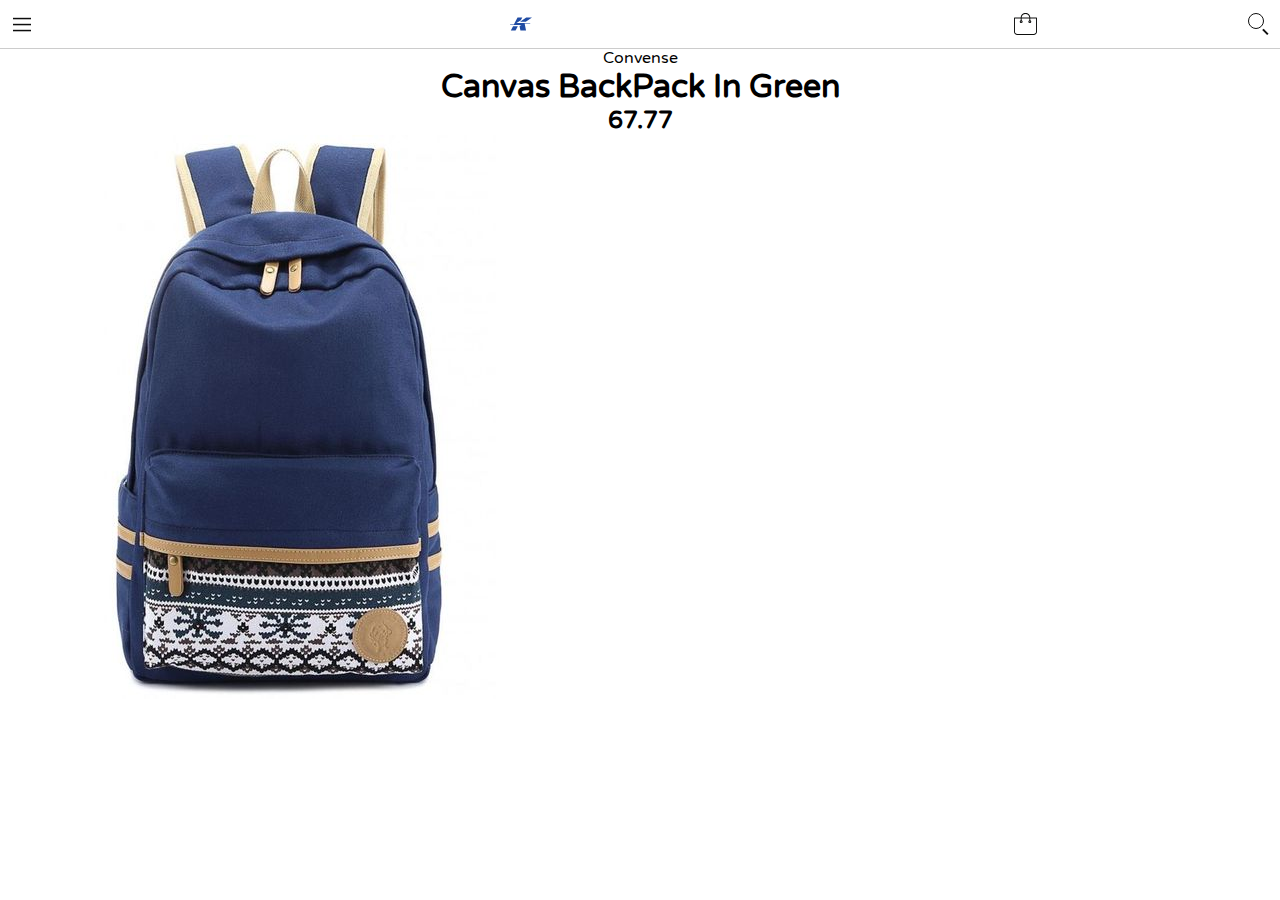
==== product.html @ a3219bf1 "iniciando con pagina de vista de producto" ====
<!DOCTYPE html>
<html lang="en">
<head>
    <meta charset="UTF-8">
    <meta name="viewport" content="width=device-width, initial-scale=1.0">
    <meta http-equiv="X-UA-Compatible" content="ie=edge">
    <title>Store UI Ecommerce</title>
    <link rel="stylesheet" href="resource/styles/style.css">
    <link rel="stylesheet" href="resource/styles/product.css">
</head>
<body>
    <div class="container__feactured">           
        <div class="section__menu">            
            <div class="content--menu">
                <input  class="input--check none" type="checkbox" name="" id="menu--check">                                            
                <!-- Start Menu Icon -->                
                <label class="menu--mobil" for="menu--check"></label>                    
                <div class="menu--logo">
                    <img src="resource/icons/logo-marca-blue.svg" alt="" class="img icon--logo">
                </div>               
                <!-- End Menu Icon -->                                        
                <div class="menu--icons">                       
                    <img class="img icon--menu" src="resource/icons/buy-icon.svg" alt="">
                    <input type="checkbox" name="" class="search--check none" id="search-check">
                    <label for="search-check" class="icon--search"></label>
                    <input type="text" id="input-search"  class="input-search none">
                </div>
            </div>                        
            <div class="nav none" id="nav">
                <ul class="ul--nav">
                    <li class="li li-nav"><a class="a-nav" href="#">Inicion</a> </li>
                    <li class="li li-nav"><a class="a-nav" href="#">Tienda</a></li>
                    <li class="li li-nav"><a class="a-nav" href="#">Encuentranos</a></li>
                </ul>
            </div>                   
        </div>    
        <div class="section header-product">
            <span class="span span-header-product">
                Convense
            </span>
            <h1 class="h1 h1-header-product">
                Canvas BackPack In Green 
            </h1>
            <h2 class="h2 h2-header-product">
                67.77
            </h2>
        </div>
        <div class="section body-product">
            <div class="card-product">
                <div class="product-item">
                    <img src="resource/img/store/pack-product/product-model-01.jpg" alt="" class="img img-product-model">
                </div>
            </div>
        </div>   
    </div>
    <script src="resource/scripts/script.js"></script>
    </body>
    </html>
---- resource/styles/style.css ----
:root{
    /* Relative icon size */
    --height-icon-menu: .050rem;
    --width-icon-menu:.75rem;
    --height-spacing--icon-menu:.25rem;        
    /* Light gray */
    --color-blue-primary:#1F4BA4;
    --color-gray-light :#F2F2F2;
    --color-back-dark:#232323;
    --color-dark-gray:#C4C4C4;
    --color-light-black:#595959;


    --color-yellow-intense:#F9CB39;
    --color-red-intense:#ED4035;
}
@font-face{
    font-family: 'valera';
    src: url(../fonts/VarelaRound-Regular.ttf);
    font-display: block;
}
body{
    margin: 0;
    padding: 0;
    font-family:'valera' ,Verdana, Geneva, Tahoma, sans-serif;
    width: auto;
    height: auto;    
    /* height: 100vh; */
}
.ul{
    list-style: none;
}
a,h1,h2,span,p,li,ul{
    margin: 0;
    padding: 0;    
}

.img{    
    box-sizing: border-box;
    object-fit: cover;        
    height: 100%;
}
.container__feactured{    
    width: calc(100vw - (100vw - 100%));    
    /* height: 100vh; */
}
.section__menu{
    background-color: rgba(0, 0, 0, .3);
    z-index: 10;
    height: 3rem;
    position: fixed;    
    width: 100%;    
}
.nav{    
    display: flex;
    position: absolute;
    width: 100%;
    flex-direction: column;            
    background-color: rgba(0, 0, 0, .24);
}
.ul--nav{
    display: flex;
    flex-direction: column;
    list-style: none;            
}
.li-nav{
    width: auto;    
    margin:1rem auto;
    
}
.a-nav{
  text-decoration: none;
  color: var(--color-gray-light);
}
/* Animate css */
/* Start Menu-mobil */
@keyframes mobil-start{
    0%{                     
        background: radial-gradient(circle, transparent 45%, var(--color-gray-light) 55%);      
    }
    50%{                
        background: radial-gradient(circle, transparent 35%, var(--color-gray-light) 65%);      
    }
    70%{                
        background: radial-gradient(circle, transparent 45%, var(--color-gray-light) 75%);      
    }
    90%{                
        background: radial-gradient(circle, transparent 5%, var(--color-gray-light) 95%);      
    }
    100%{                
        background-color: transparent;
    }
}
@keyframes mobil-before-start{
    0%{
        top: calc(var(--height-spacing--icon-menu) * -1);    
    }
    30%{
        top: calc(var(--height-spacing--icon-menu) * -.8);    
        transform: rotate(5deg) ;
    }
    50%{
        top: calc(var(--height-spacing--icon-menu) * -.5);    
        transform: rotate(15deg) ;
    }
    60%{
        top: calc(var(--height-spacing--icon-menu) * -.4);    
        transform: rotate(25deg) ;
    }
    70%{
        top: calc(var(--height-spacing--icon-menu) * -.3);    
        transform: rotate(35deg) ;
    }
    100%{                
        top: calc(var(--height-spacing--icon-menu) * -.04);    
        transform: rotate(45deg) ;
    }
}
@keyframes mobil-after-start{
    0%{
        top: calc(var(--height-spacing--icon-menu) * 1);    
    }
    30%{        
        top: calc(var(--height-spacing--icon-menu) * .8);    
        transform: rotate(-5deg) ;
    }
    50%{
        top: calc(var(--height-spacing--icon-menu) * .5);    
        transform: rotate(-15deg) ;
    }
    60%{
        top: calc(var(--height-spacing--icon-menu) * .4);    
        transform: rotate(-25deg) ;
    }
    70%{
        top: calc(var(--height-spacing--icon-menu) * .3);    
        transform: rotate(-35deg) ;
    }
    100%{        
        top: calc(var(--height-spacing--icon-menu) * -.2);    
        transform: rotate(-45deg) ;
    }
}
/* End Menu-mobil */
@keyframes mobil-before-end{
    0%{
        top: calc(var(--height-spacing--icon-menu) * -1);    
    }
    30%{
        top: calc(var(--height-spacing--icon-menu) * -.8);    
        transform: rotate(5deg) ;
    }
    50%{
        top: calc(var(--height-spacing--icon-menu) * -.5);    
        transform: rotate(15deg) ;
    }
    60%{
        top: calc(var(--height-spacing--icon-menu) * -.4);    
        transform: rotate(25deg) ;
    }
    70%{
        top: calc(var(--height-spacing--icon-menu) * -.3);    
        transform: rotate(35deg) ;
    }
    100%{        
        top: calc(var(--height-spacing--icon-menu) * -.04);    
        transform: rotate(45deg) ;
    }
}
@keyframes mobil-after-end{
    0%{
        top: calc(var(--height-spacing--icon-menu) * 1);    
    }
    30%{        
        top: calc(var(--height-spacing--icon-menu) * .8);    
        transform: rotate(-5deg) ;
    }
    50%{
        top: calc(var(--height-spacing--icon-menu) * .5);    
        transform: rotate(-15deg) ;
    }
    60%{
        top: calc(var(--height-spacing--icon-menu) * .4);    
        transform: rotate(-25deg) ;
    }
    70%{
        top: calc(var(--height-spacing--icon-menu) * .3);    
        transform: rotate(-35deg) ;
    }
    100%{        
        top: calc(var(--height-spacing--icon-menu) * -.2);    
        transform: rotate(-45deg) ;
    }
}
@keyframes mobil-end{
    0%{                     
        background: radial-gradient(circle, transparent 45%, var(--color-gray-light) 55%);      
    }
    50%{        
        
        background: radial-gradient(circle, transparent 35%, var(--color-gray-light) 65%);      
    }
    70%{                
        background: radial-gradient(circle, transparent 45%, var(--color-gray-light) 75%);      
    }
    90%{        
        background: radial-gradient(circle, transparent 5%, var(--color-gray-light) 95%);               
    }
    100%{                
        background-color: transparent;
    }
}
/* Menu icon */
.none{
    display: none;
}
/* Start Menu-mobil checked */
.input--check:checked + .menu--mobil::before{        
    animation: mobil-before-start .3s forwards;        
}
.input--check:checked + .menu--mobil::after{
    animation: mobil-after-start .3s forwards;              
}
.input--check:checked + .menu--mobil{    
    /*background-color: blue;*/
    transform: scale(1.5);          
    animation: mobil-start .4s forwards;        
}
/* End Menu-mobil checked */
.input--check:not(:checked) + .menu--mobil::before{      
    animation: mobil-before-end .3s reverse; 
}
.input--check:not(:checked) + .menu--mobil::after{      
    animation: mobil-after-end .3s reverse; 
}
.input--check:not(:checked) + .menu--mobil{    
    /*background-color: blue;*/
    transform: scale(1.5);          
    animation: mobil-end .4s reverse;        
}
/* End Menu-mobil */
/* Start Search icon */
.search--check:checked ~ .input-search{
    display: block;
}
.menu--mobil{
    background: var(--color-gray-light);
    height: var(--height-icon-menu);
    margin: auto 0;    
    width: var(--width-icon-menu);    
}
.menu--mobil::before{        
    background-color:var(--color-gray-light);
    content: "";
    display: flex;
    height: var(--height-icon-menu);
    position: relative;        
    top: calc(var(--height-spacing--icon-menu) * -1);    
    width: var(--width-icon-menu);    
}
.menu--mobil::after{
    background-color:var(--color-gray-light);
    content: "";
    display: block;
    height: var(--height-icon-menu);
    position: relative;        
    top: calc(var(--height-spacing--icon-menu) - var(--height-icon-menu));
    width: var(--width-icon-menu);        
}
/* Nav */
.content--menu{
    display: flex;    
    position: relative;
    height: 1.4rem;    
    margin:.8rem 1rem;    
    width: auto;
    justify-content: space-between;
}
.menu--icons{
    display: flex;    
    height: auto;
    width: 20%;
    justify-content: space-between;
}
/* Icon search */
.icon--search{    
    height: .88rem;    
    width: .88rem;    
    border: .115rem solid var(--color-gray-light);
    border-radius: 50%;
}
.icon--search::after{
    display: block;
    content: "";    
    position: relative;
    top: 1.1rem;
    left: .8rem;
    height: .1rem;
    width: .45rem;
    background-color: var(--color-gray-light);
    transform: rotate(45deg);
}
.input-search{
    position: absolute;
    outline: none;
    color: var(--color-gray-light);
    font-weight: 600;
    letter-spacing: .1rem;
    right: 10%;
    border: none;
    height: 1.3rem;
    width: 70%;
    background-color: rgba(242, 242, 242, .2);
}
.section__content{
    display: flex;          
}
.content--body{
    display: flex;    
    position: absolute;
    height: 100%;    
}
.content--foot{
    display: flex;
    flex-direction: column;
    row-gap: .9rem;
    text-align: center;
    position: absolute;          
    bottom: 0;
    margin: 3rem;
}
.items--points{
    display: flex;
    margin-left: 3rem;
    margin-right: 3rem;
    margin-bottom: 3rem ;
}
.item--primary-card{
    object-fit: cover;
    height: 100%;
    width: 100%;
}
.h1.foot{
    color: var(--color-gray-light);
    font-weight: 700;
}
.span.foot.title{
    font-weight: 600;
    line-height: 2rem;    
    letter-spacing: -.04rem;
    color: var(--color-gray-light);
}
.span.foot{
    font-weight: 400;
    color: rgba(242, 242, 242, .5);
}
.a{
    text-decoration: none;    
    color: var(--color-gray-light);
}
.button{
    display: block;        
    width: 13rem;
    height: 2rem;
    line-height: 2rem;
    border-radius: 30px;
    margin: auto;
    background-color: var(--color-blue-primary);
}
.foot--slider{
    display: flex;
    width: 100%;
    gap: .6rem;
    justify-content: center;
    position: absolute;
    bottom: .8rem;
}    
.radio--item:checked{
    transform: scale(1.5);
}
.radio--item{       
    box-sizing: border-box; 
    background-color: rgba(242, 242, 242, .5);
    border-radius: 50%;    
    width: .6rem;
    height: .6rem;    
}
.radio--slider:checked + .radio--item{
    transform: scale(1.5);
}
.radio--slider, .section__content{
    display: none;
}
.section__content.active{
    display: flex;
}
.items-card{
    display: contents;
}

/*Pag Store */
---- resource/styles/product.css ----
.section{
    width: 100%;
    height: auto;
}
.section__menu{
    background-color: white;
    border-bottom: .02rem solid rgba(0, 0, 0, .2);
}
.icon--search{
    filter: invert();    
}
.icon--menu{
    filter: invert();
}
.menu--mobil{
    filter: invert();
}
.header-product{
    padding-top: 3rem;
    text-align: center;
    row-gap: 1rem;
}
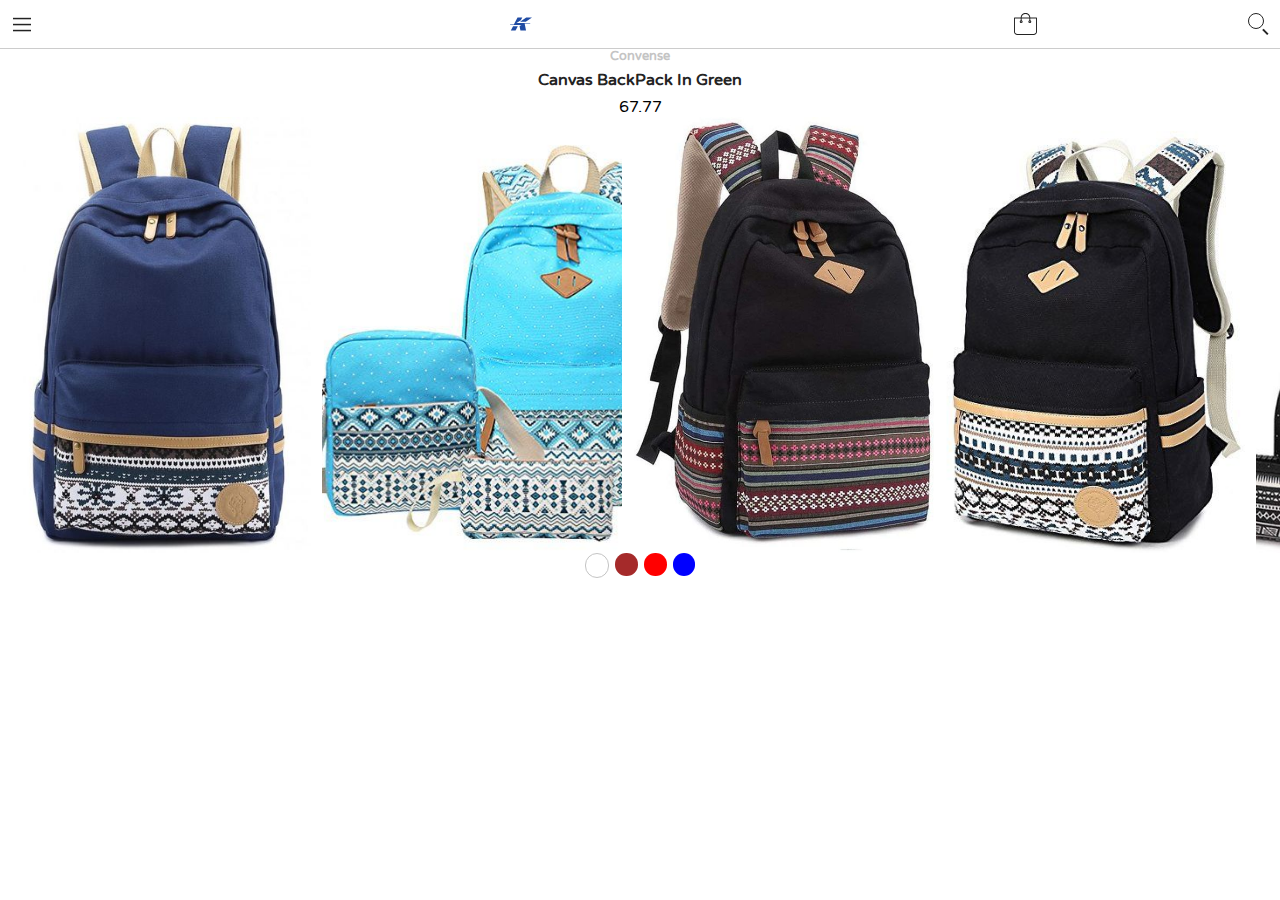
==== commit d5044721: "añadiendo radio buttons de colors" ====
--- a/product.html
+++ b/product.html
@@ -20,7 +20,7 @@
                 </div>               
                 <!-- End Menu Icon -->                                        
                 <div class="menu--icons">                       
-                    <img class="img icon--menu" src="resource/icons/buy-icon.svg" alt="">
+                    <img class="img icon--menu" src="resource/icons/buy-icon-black.svg" alt="">
                     <input type="checkbox" name="" class="search--check none" id="search-check">
                     <label for="search-check" class="icon--search"></label>
                     <input type="text" id="input-search"  class="input-search none">
@@ -35,21 +35,49 @@
             </div>                   
         </div>    
         <div class="section header-product">
-            <span class="span span-header-product">
+            <h1 class="h1 h1-header-product">
                 Convense
-            </span>
-            <h1 class="h1 h1-header-product">
-                Canvas BackPack In Green 
             </h1>
             <h2 class="h2 h2-header-product">
+                Canvas BackPack In Green 
+            </h2>
+            <span class="span span-header-product">
                 67.77
-            </h2>
+            </span>
         </div>
         <div class="section body-product">
             <div class="card-product">
                 <div class="product-item">
                     <img src="resource/img/store/pack-product/product-model-01.jpg" alt="" class="img img-product-model">
                 </div>
+                <div class="product-item">
+                    <img src="resource/img/store/pack-product/product-model-02.jpg" alt="" class="img img-product-model">
+                </div>
+                <div class="product-item">
+                    <img src="resource/img/store/pack-product/product-model-03.jpg" alt="" class="img img-product-model">
+                </div>
+                <div class="product-item">
+                    <img src="resource/img/store/pack-product/product-model-04.jpg" alt="" class="img img-product-model">
+                </div>  
+                <div class="product-item">
+                    <img src="resource/img/store/pack-product/product-model-05.jpg" alt="" class="img img-product-model">
+                </div>  
+                <div class="product-item">
+                    <img src="resource/img/store/pack-product/product-model-06.jpg" alt="" class="img img-product-model">
+                </div>  
+            </div>
+            <div class="section footer-product">
+                <input type="radio" name="radio-color" id="color-one" class="radio">
+                <label style="background-color: white;" color="white" for="color-one" class="radio-label"></label color="">
+                
+                <input type="radio" name="radio-color" id="color-two" class="radio">
+                <label style="background-color: brown;" color="red" for="color-two" class="radio-label"></label style="background-color: red;">
+                
+                <input type="radio" name="radio-color" id="color-three" class="radio">
+                <label style="background-color: red;" color="brown" for="color-three" class="radio-label"></label>
+                
+                <input type="radio" name="radio-color" id="color-four" class="radio">
+                <label style="background-color: blue;" color="blue" for="color-four" class="radio-label"></label>
             </div>
         </div>   
     </div>
--- a/resource/styles/product.css
+++ b/resource/styles/product.css
@@ -7,16 +7,90 @@
     border-bottom: .02rem solid rgba(0, 0, 0, .2);
 }
 .icon--search{
-    filter: invert();    
+    border: .123rem solid var(--color-back-dark);
+}
+.icon--search::after{
+    background-color: var(--color-back-dark);
+}
+.input-search{
+    color: var(--color-back-dark);
+    background-color: rgba(0, 0, 0, .2);
 }
 .icon--menu{
-    filter: invert();
+    
 }
-.menu--mobil{
-    filter: invert();
+.menu--mobil, .menu--mobil::after, .menu--mobil::before {
+ background-color: var(--color-back-dark);   
 }
 .header-product{
+    display: flex;
+    flex-direction: column;
     padding-top: 3rem;
     text-align: center;
-    row-gap: 1rem;
+    row-gap: .4rem;
+}
+.img-product-model{    
+    width: 300px;    
+}
+.h1-header-product{    
+    color: var(--color-dark-gray); 
+    font-size: .8em;   
+
+}
+.h2-header-product{
+    color: var(--color-back-dark);
+    font-size: 1em;   
+}
+.body-product{    
+    width: 100%;    
+}
+.card-product{        
+    display: flex;
+    width: 100%;    
+    overflow-x: scroll;
+    gap: .7rem;    
+}
+.product-item:first-child{
+    padding-left: .7rem;
+}
+.product-item:last-child{
+    padding-right: .7rem;
+}
+.radio{
+    display: none;
+}
+.footer-product{
+    display: flex;
+    gap: .4rem;
+    justify-content: center;
+}
+.radio-label{
+    display: block;
+    width: 1.4rem;
+    height: 1.4rem;
+    border-radius: 50%;    
+}
+.radio-label[color~="white"]{
+    border: .01rem solid var(--color-dark-gray);
+}
+
+.radio-label{
+    /* background-color: att(); */
+    background-color: attr(color);
+}
+.radio:checked + .radio-label::after{
+    display: block;
+    content: "";
+    position: relative;
+    top: 25%;
+    transform: rotate(-45deg);
+    margin: auto;
+    height: .4rem;
+    width: .7rem;
+    border-bottom: .001rem solid white;
+    border-left: .001rem solid white;
+}
+.radio:checked +.radio-label[color~="white"]::after{
+    border-bottom: .01rem solid black;
+    border-left: .01rem solid black;
 }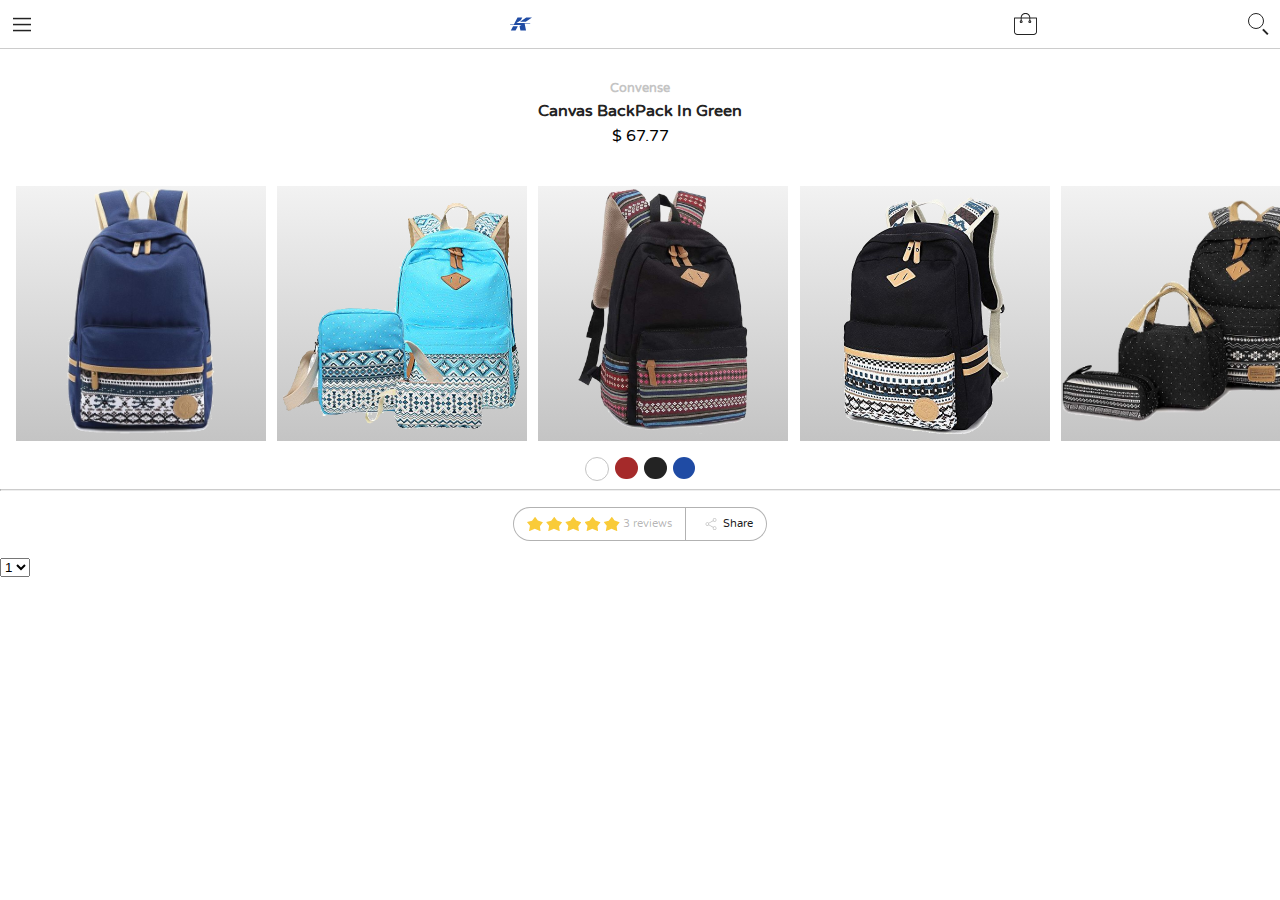
==== commit 0c0a0ed3: "detalles vista de producto" ====
--- a/product.html
+++ b/product.html
@@ -35,36 +35,38 @@
             </div>                   
         </div>    
         <div class="section header-product">
-            <h1 class="h1 h1-header-product">
-                Convense
-            </h1>
-            <h2 class="h2 h2-header-product">
-                Canvas BackPack In Green 
-            </h2>
-            <span class="span span-header-product">
-                67.77
-            </span>
+            <div class="content-header-product">
+                <h1 class="h1 h1-header-product">
+                    Convense
+                </h1>
+                <h2 class="h2 h2-header-product">
+                    Canvas BackPack In Green 
+                </h2>
+                <span class="span span-header-product">
+                    67.77
+                </span>
+            </div>
         </div>
         <div class="section body-product">
             <div class="card-product">
                 <div class="product-item">
-                    <img src="resource/img/store/pack-product/product-model-01.jpg" alt="" class="img img-product-model">
+                    <img src="resource/img/store/pack-product/product-model-01.png" alt="" class="img img-product-model">
                 </div>
                 <div class="product-item">
-                    <img src="resource/img/store/pack-product/product-model-02.jpg" alt="" class="img img-product-model">
+                    <img src="resource/img/store/pack-product/product-model-02.png" alt="" class="img img-product-model">
                 </div>
                 <div class="product-item">
-                    <img src="resource/img/store/pack-product/product-model-03.jpg" alt="" class="img img-product-model">
+                    <img src="resource/img/store/pack-product/product-model-03.png" alt="" class="img img-product-model">
                 </div>
                 <div class="product-item">
-                    <img src="resource/img/store/pack-product/product-model-04.jpg" alt="" class="img img-product-model">
+                    <img src="resource/img/store/pack-product/product-model-04.png" alt="" class="img img-product-model">
                 </div>  
                 <div class="product-item">
-                    <img src="resource/img/store/pack-product/product-model-05.jpg" alt="" class="img img-product-model">
+                    <img src="resource/img/store/pack-product/product-model-05.png" alt="" class="img img-product-model">
                 </div>  
                 <div class="product-item">
-                    <img src="resource/img/store/pack-product/product-model-06.jpg" alt="" class="img img-product-model">
-                </div>  
+                    <img src="resource/img/store/pack-product/product-model-06.png" alt="" class="img img-product-model">
+                </div>                  
             </div>
             <div class="section footer-product">
                 <input type="radio" name="radio-color" id="color-one" class="radio">
@@ -74,10 +76,54 @@
                 <label style="background-color: brown;" color="red" for="color-two" class="radio-label"></label style="background-color: red;">
                 
                 <input type="radio" name="radio-color" id="color-three" class="radio">
-                <label style="background-color: red;" color="brown" for="color-three" class="radio-label"></label>
+                <label style="background-color: #232323;" color="brown" for="color-three" class="radio-label"></label>
                 
                 <input type="radio" name="radio-color" id="color-four" class="radio">
-                <label style="background-color: blue;" color="blue" for="color-four" class="radio-label"></label>
+                <label style="background-color: #1F4BA4;" color="blue" for="color-four" class="radio-label"></label>
+            </div>
+
+            <hr class="hr">
+            <div class="section general-cart-product">
+                <div class="general-stars">
+                    <div class="content-stars">
+                        <label for="star-5" class="label label-star"></label>
+                        <input type="radio" class="radio" name="star-radio" id="star-5">
+                        
+                        <label for="star-4" class="label label-star"></label>
+                        <input type="radio" class="radio" name="star-radio" id="star-4">
+                        
+                        <label for="star-3" class="label label-star"></label>
+                        <input type="radio" class="radio" name="star-radio" id="star-3">
+                        
+                        <label for="star-2" class="label label-star"></label>
+                        <input type="radio" class="radio" name="star-radio" id="star-2">
+                        
+                        <label for="star-1" class="label label-star"></label>
+                        <input type="radio" class="radio" name="star-radio" id="star-1">   
+                        
+                        <span class="span span-stars">
+                            3 reviews
+                        </span>
+                    </div>
+                    <div class="hl">
+                        
+                    </div>           
+                    <div class="content-shared">
+                        <!-- <span for="" class="span span-shared">Share</span> -->
+                         <a class="link__shared" href=""><span for="" class="span span-shared">Share</span></a>
+                    </div>                    
+                </div>
+                <div class="general-add-cart">
+                        <form action="">
+                            <select name="" id="">
+                                <option value="1">1</option>
+                                <option value="2">2</option>
+                                <option value="3">3</option>
+                                <option value="4">4</option>
+                                <option value="5">5</option>
+                            </select>
+                        </form>
+                </div>
             </div>
         </div>   
     </div>
--- a/resource/styles/style.css
+++ b/resource/styles/style.css
@@ -9,7 +9,7 @@
     --color-back-dark:#232323;
     --color-dark-gray:#C4C4C4;
     --color-light-black:#595959;
-
+/* ~ */
 
     --color-yellow-intense:#F9CB39;
     --color-red-intense:#ED4035;
--- a/resource/styles/product.css
+++ b/resource/styles/product.css
@@ -29,37 +29,52 @@
     text-align: center;
     row-gap: .4rem;
 }
-.img-product-model{    
-    width: 300px;    
+.content-header-product{
+    margin: 2rem auto;
+    display: flex;
+    flex-direction: column;
+    row-gap: .3rem;
 }
-.h1-header-product{    
+.img-product-model{   
+    object-fit: contain;
+    height: 250px;
+    width: 250px;    
+}
+.h1-header-product{        
     color: var(--color-dark-gray); 
     font-size: .8em;   
-
 }
 .h2-header-product{
     color: var(--color-back-dark);
     font-size: 1em;   
 }
+.span-header-product::before{
+    content: "$";
+}
 .body-product{    
-    width: 100%;    
+    width: 100%;        
 }
 .card-product{        
     display: flex;
     width: 100%;    
     overflow-x: scroll;
-    gap: .7rem;    
+    gap: .7rem;        
 }
-.product-item:first-child{
-    padding-left: .7rem;
+.product-item{
+    margin: .5rem 0;
+    background: linear-gradient(to top, var(--color-dark-gray) 0%, var(--color-gray-light) 100%);    
 }
-.product-item:last-child{
+.product-item:first-of-type{
+    margin-left: 1rem;
+}
+.product-item:last-of-type{
     padding-right: .7rem;
 }
 .radio{
     display: none;
 }
 .footer-product{
+    margin: .5rem auto;
     display: flex;
     gap: .4rem;
     justify-content: center;
@@ -93,4 +108,80 @@
 .radio:checked +.radio-label[color~="white"]::after{
     border-bottom: .01rem solid black;
     border-left: .01rem solid black;
+}
+.hr{
+    width: 100%;    
+    border-top:.02rem solid rgba(0, 0, 0, .2);    
+}
+
+.general-stars{
+    display: flex;
+    /* border: .123rem solid rgba(0, 0, 0, .3);
+    border-radius:10rem; */
+    margin: 1rem .9rem;
+    justify-content: center;
+    overflow: hidden;
+}
+.content-stars{
+    display: flex;
+    gap: .2rem;
+    align-items: center;
+    border: .12rem solid rgba(0, 0, 0, .3);
+    border-top-left-radius:10rem;
+    border-bottom-left-radius: 10rem;
+    border-right: none;
+    padding: .5rem .8rem;
+}
+.hl{
+    width: 0.1rem;
+    height: auto;
+    position: relative;    
+    background-color: rgba(0, 0, 0, .3);
+}
+.content-shared{
+    display: inline-flex;
+    gap: .9rem;
+    border: .12rem solid rgba(0, 0, 0, .3);
+    border-left: none;
+    border-top-right-radius:10rem;
+    border-bottom-right-radius: 10rem;
+    padding: .5rem .8rem;
+}
+
+.label-star{
+    display: block;
+    width: 1rem;
+    margin: auto;
+    height: .9rem;
+    background-color: var(--color-yellow-intense);
+    /* clip-path: polygon(50% 0%, 67% 25%, 98% 35%, 76% 59%, 79% 91%, 49% 80%, 21% 91%, 26% 59%, 2% 35%, 34% 25%); */
+    clip-path: polygon(51% 0, 68% 25%, 100% 38%, 81% 65%, 85% 100%, 49% 84%, 13% 100%, 19% 62%, 0 37%, 32% 28%);
+}
+.span-stars{    
+
+    color: rgba(0, 0, 0, .3);
+    font-size: .7em;
+}
+.span-shared{
+    display: inline-flex;
+    align-items: center;
+    color: rgba(0, 0, 0, .9);
+    font-size: .7em;    
+}
+.span-shared::before{
+    display: inline-block;    
+    content: "";
+    padding-right: .5rem;
+    height: .8rem;
+    width: 1rem;
+    margin:.1rem auto;
+    background-image: url(../icons/shared.svg);
+    background-size: contain;
+    background-position: bottom;
+    background-repeat: no-repeat;    
+}
+.link__shared{
+    text-decoration: none;
+    display: flex;
+    align-items: center;
 }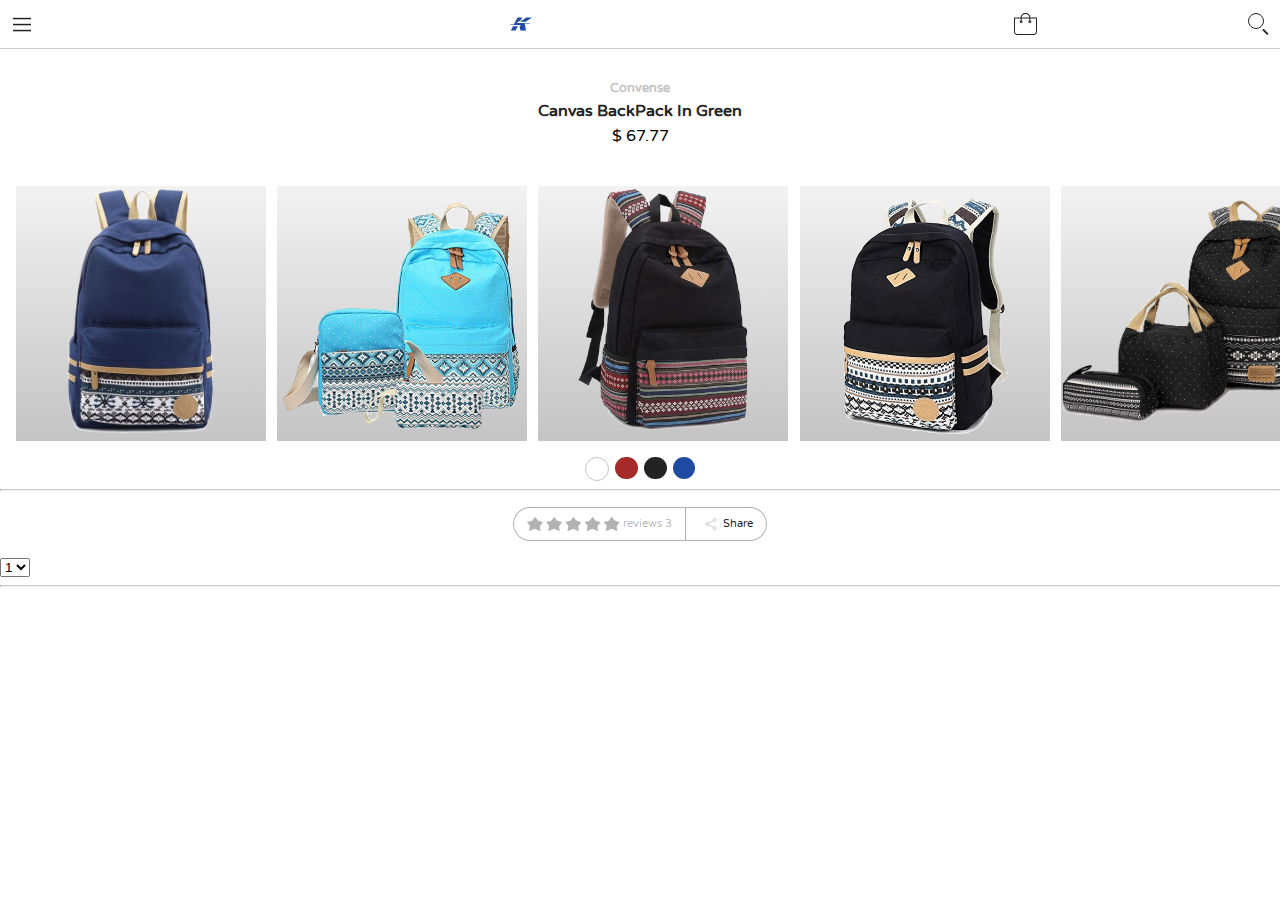
==== commit 84f7ee4f: "termine estrellitas de recomendaciones" ====
--- a/product.html
+++ b/product.html
@@ -81,38 +81,44 @@
                 <input type="radio" name="radio-color" id="color-four" class="radio">
                 <label style="background-color: #1F4BA4;" color="blue" for="color-four" class="radio-label"></label>
             </div>
-
             <hr class="hr">
             <div class="section general-cart-product">
                 <div class="general-stars">
                     <div class="content-stars">
-                        <label for="star-5" class="label label-star"></label>
-                        <input type="radio" class="radio" name="star-radio" id="star-5">
-                        
-                        <label for="star-4" class="label label-star"></label>
-                        <input type="radio" class="radio" name="star-radio" id="star-4">
-                        
-                        <label for="star-3" class="label label-star"></label>
-                        <input type="radio" class="radio" name="star-radio" id="star-3">
-                        
-                        <label for="star-2" class="label label-star"></label>
-                        <input type="radio" class="radio" name="star-radio" id="star-2">
-                        
-                        <label for="star-1" class="label label-star"></label>
-                        <input type="radio" class="radio" name="star-radio" id="star-1">   
-                        
                         <span class="span span-stars">
                             3 reviews
                         </span>
+                        
+                        <input type="radio" class="radio radio-start" name="star-radio" id="star-5">
+                        <label for="star-5" class="label label-star"></label>
+
+                        
+                        <input type="radio" class="radio radio-start" name="star-radio" id="star-4">
+                        <label for="star-4" class="label label-star"></label>
+                        
+                        
+                        <input type="radio" class="radio radio-start" name="star-radio" id="star-3">
+                        <label for="star-3" class="label label-star"></label>
+
+
+                        
+                        <input type="radio" class="radio radio-start" name="star-radio" id="star-2">
+                        <label for="star-2" class="label label-star"></label>
+
+                        
+                        <input type="radio" class="radio radio-start" name="star-radio" id="star-1">   
+                        <label for="star-1" class="label label-star"></label>
+                        
+                     
                     </div>
-                    <div class="hl">
-                        
+                    <div class="hl">                        
                     </div>           
                     <div class="content-shared">
                         <!-- <span for="" class="span span-shared">Share</span> -->
                          <a class="link__shared" href=""><span for="" class="span span-shared">Share</span></a>
-                    </div>                    
-                </div>
+                    </div>                                    
+                </div>                                
+                
                 <div class="general-add-cart">
                         <form action="">
                             <select name="" id="">
@@ -124,6 +130,8 @@
                             </select>
                         </form>
                 </div>
+
+                <hr class="hr">
             </div>
         </div>   
     </div>
--- a/resource/styles/product.css
+++ b/resource/styles/product.css
@@ -97,20 +97,20 @@
     display: block;
     content: "";
     position: relative;
-    top: 25%;
+    top: 28%;
     transform: rotate(-45deg);
     margin: auto;
-    height: .4rem;
-    width: .7rem;
-    border-bottom: .001rem solid white;
-    border-left: .001rem solid white;
+    height: .3rem;
+    width: .6rem;
+    border-bottom: .13rem solid white;
+    border-left: .13rem solid white;
 }
 .radio:checked +.radio-label[color~="white"]::after{
-    border-bottom: .01rem solid black;
-    border-left: .01rem solid black;
+    border-bottom: .15rem solid black;
+    border-left: .15rem solid black;
 }
 .hr{
-    width: 100%;    
+    width: auto;    
     border-top:.02rem solid rgba(0, 0, 0, .2);    
 }
 
@@ -119,11 +119,13 @@
     /* border: .123rem solid rgba(0, 0, 0, .3);
     border-radius:10rem; */
     margin: 1rem .9rem;
+    width: auto;
     justify-content: center;
     overflow: hidden;
 }
 .content-stars{
     display: flex;
+    
     gap: .2rem;
     align-items: center;
     border: .12rem solid rgba(0, 0, 0, .3);
@@ -132,6 +134,10 @@
     border-right: none;
     padding: .5rem .8rem;
 }
+.content-stars:not(.span-stars){
+    direction: rtl;
+}
+
 .hl{
     width: 0.1rem;
     height: auto;
@@ -153,7 +159,7 @@
     width: 1rem;
     margin: auto;
     height: .9rem;
-    background-color: var(--color-yellow-intense);
+    background-color: rgba(0, 0, 0, .3);
     /* clip-path: polygon(50% 0%, 67% 25%, 98% 35%, 76% 59%, 79% 91%, 49% 80%, 21% 91%, 26% 59%, 2% 35%, 34% 25%); */
     clip-path: polygon(51% 0, 68% 25%, 100% 38%, 81% 65%, 85% 100%, 49% 84%, 13% 100%, 19% 62%, 0 37%, 32% 28%);
 }
@@ -184,4 +190,7 @@
     text-decoration: none;
     display: flex;
     align-items: center;
-}+}
+.radio-start:checked ~ .label-star{
+    background-color: var(--color-yellow-intense);
+}
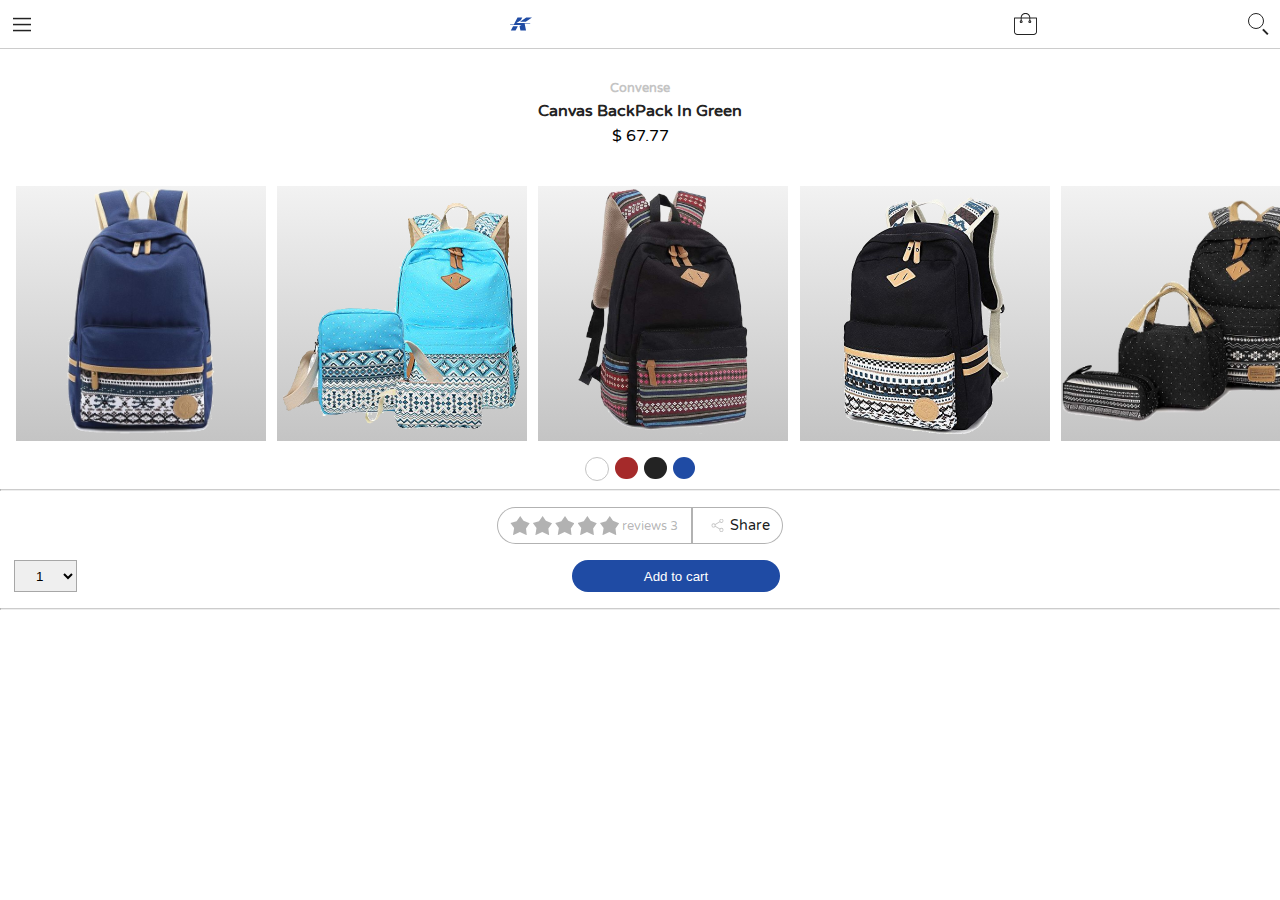
==== commit 30e005fe: "termine botones para agregar a carrito" ====
--- a/product.html
+++ b/product.html
@@ -87,28 +87,21 @@
                     <div class="content-stars">
                         <span class="span span-stars">
                             3 reviews
-                        </span>
-                        
+                        </span>                        
                         <input type="radio" class="radio radio-start" name="star-radio" id="star-5">
                         <label for="star-5" class="label label-star"></label>
-
                         
                         <input type="radio" class="radio radio-start" name="star-radio" id="star-4">
-                        <label for="star-4" class="label label-star"></label>
-                        
+                        <label for="star-4" class="label label-star"></label>                        
                         
                         <input type="radio" class="radio radio-start" name="star-radio" id="star-3">
                         <label for="star-3" class="label label-star"></label>
-
-
                         
                         <input type="radio" class="radio radio-start" name="star-radio" id="star-2">
                         <label for="star-2" class="label label-star"></label>
-
                         
                         <input type="radio" class="radio radio-start" name="star-radio" id="star-1">   
-                        <label for="star-1" class="label label-star"></label>
-                        
+                        <label for="star-1" class="label label-star"></label>                        
                      
                     </div>
                     <div class="hl">                        
@@ -117,17 +110,20 @@
                         <!-- <span for="" class="span span-shared">Share</span> -->
                          <a class="link__shared" href=""><span for="" class="span span-shared">Share</span></a>
                     </div>                                    
-                </div>                                
-                
-                <div class="general-add-cart">
-                        <form action="">
-                            <select name="" id="">
-                                <option value="1">1</option>
-                                <option value="2">2</option>
-                                <option value="3">3</option>
-                                <option value="4">4</option>
-                                <option value="5">5</option>
-                            </select>
+                </div>                                                
+                <div class="general-add-cart">                
+                        <form class="form-addcart" action="">
+                            <div class="add-cant">
+                                <select class="select-addcart" name="" id="">
+                                    <option value="1">1</option>
+                                    <option value="2">2</option>
+                                    <option value="3">3</option>
+                                    <option value="4">4</option>
+                                    <option value="5">5</option>
+                                </select>
+                                <input type="submit" value="Add to cart" class="button button-addcart">
+                            </div>
+                            
                         </form>
                 </div>
 
--- a/resource/styles/style.css
+++ b/resource/styles/style.css
@@ -359,7 +359,8 @@
     color: var(--color-gray-light);
 }
 .button{
-    display: block;        
+    display: block;     
+    border: none;   
     width: 13rem;
     height: 2rem;
     line-height: 2rem;
--- a/resource/styles/product.css
+++ b/resource/styles/product.css
@@ -56,7 +56,7 @@
 }
 .card-product{        
     display: flex;
-    width: 100%;    
+    width: 100%;        
     overflow-x: scroll;
     gap: .7rem;        
 }
@@ -156,9 +156,9 @@
 
 .label-star{
     display: block;
-    width: 1rem;
+    width: 1.2rem;
     margin: auto;
-    height: .9rem;
+    height: 1.2rem;
     background-color: rgba(0, 0, 0, .3);
     /* clip-path: polygon(50% 0%, 67% 25%, 98% 35%, 76% 59%, 79% 91%, 49% 80%, 21% 91%, 26% 59%, 2% 35%, 34% 25%); */
     clip-path: polygon(51% 0, 68% 25%, 100% 38%, 81% 65%, 85% 100%, 49% 84%, 13% 100%, 19% 62%, 0 37%, 32% 28%);
@@ -166,13 +166,13 @@
 .span-stars{    
 
     color: rgba(0, 0, 0, .3);
-    font-size: .7em;
+    font-size:.8em;
 }
 .span-shared{
     display: inline-flex;
     align-items: center;
     color: rgba(0, 0, 0, .9);
-    font-size: .7em;    
+    font-size: .9em;    
 }
 .span-shared::before{
     display: inline-block;    
@@ -194,3 +194,22 @@
 .radio-start:checked ~ .label-star{
     background-color: var(--color-yellow-intense);
 }
+.general-add-cart{       
+    margin: 1rem .9rem;
+}
+.add-cant{
+    display: flex;
+    gap: .6rem;
+}
+.button-addcart{
+    color: white;    
+}
+select::-ms-expand { display: none; }
+
+.select-addcart{
+    display: block;    
+    outline: none;
+    min-width: 3.9rem;
+    text-align: center;
+    border: .123rem solid rgba(0, 0, 0, .3);    
+}
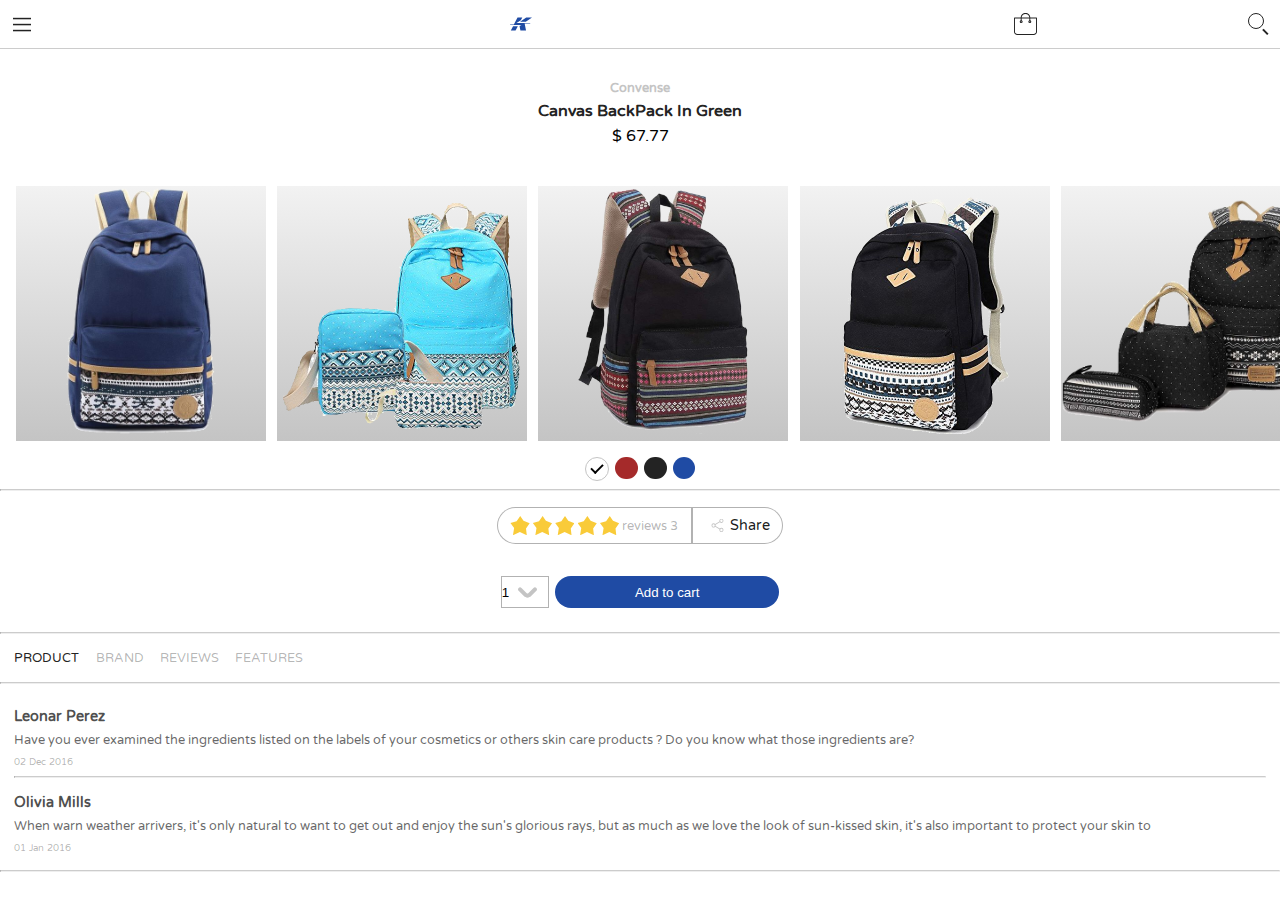
==== commit 6a9462ce: "añadiendo comentarios" ====
--- a/product.html
+++ b/product.html
@@ -69,7 +69,7 @@
                 </div>                  
             </div>
             <div class="section footer-product">
-                <input type="radio" name="radio-color" id="color-one" class="radio">
+                <input checked type="radio" name="radio-color" id="color-one" class="radio">
                 <label style="background-color: white;" color="white" for="color-one" class="radio-label"></label color="">
                 
                 <input type="radio" name="radio-color" id="color-two" class="radio">
@@ -88,7 +88,7 @@
                         <span class="span span-stars">
                             3 reviews
                         </span>                        
-                        <input type="radio" class="radio radio-start" name="star-radio" id="star-5">
+                        <input checked type="radio" class="radio radio-start" name="star-radio" id="star-5">
                         <label for="star-5" class="label label-star"></label>
                         
                         <input type="radio" class="radio radio-start" name="star-radio" id="star-4">
@@ -126,7 +126,62 @@
                             
                         </form>
                 </div>
+                <hr class="hr">
+                <div class="general-cart-nav">
+                    <div class="content-cart-nav">
+                        <input checked type="radio" name="cart-nav" class="radio radio-cart-nav" id="product">
+                        <label class="label label-cart" for="product">PRODUCT</label class="label label-cart">
 
+                        <input type="radio" name="cart-nav" class="radio radio-cart-nav" id="brand">
+                        <label class="label label-cart" for="brand">BRAND</label>
+
+                        <input type="radio" name="cart-nav" class="radio radio-cart-nav" id="reviews">
+                        <label class="label label-cart" for="reviews">REVIEWS</label>
+
+                        <input type="radio" name="cart-nav" class="radio radio-cart-nav" id="features">
+                        <label class="label label-cart" for="features">FEATURES</label>
+                    </div>
+                </div>
+                <hr class="hr">
+                <div class="general-comments">
+                    <div class="content-general-comments">
+                        <div class="comments-header">
+                            <h1 class="h1-comment-header">
+                                Leonar Perez
+                            </h1>
+                            <span value="2" class="stars-comment-header">
+                            </span>
+                        </div>
+                        <div class="comments-body">
+                            <span class="span span-comments-body">
+                                Have you ever examined the ingredients listed on the labels of your cosmetics or others
+                                skin care products ? Do you know what those ingredients are?
+                            </span>
+                            <p class="p p-date-comments-body">
+                                02 Dec 2016
+                            </p>
+                        </div>
+                        <hr class="hr">
+                        <div class="comments-header">
+                            <h1 class="h1-comment-header">
+                                Olivia Mills
+                            </h1>
+                            <span value="5" class="stars-comment-header">
+                            </span>
+                        </div>
+                        <div class="comments-body">
+                            <span class="span span-comments-body">
+                                When warn weather arrivers, it's only natural to want to get out and enjoy the sun's
+                                 glorious rays, but as much as we love the look of sun-kissed skin, it's also important to 
+                                 protect your skin to
+                            </span>
+                            <p class="p p-date-comments-body">
+                                01 Jan 2016
+                            </p>
+                        </div>
+                        
+                    </div>
+                </div>
                 <hr class="hr">
             </div>
         </div>   
--- a/resource/styles/product.css
+++ b/resource/styles/product.css
@@ -195,21 +195,142 @@
     background-color: var(--color-yellow-intense);
 }
 .general-add-cart{       
+    display: flex;    
+}
+.form-addcart{
+width: 100%;
+}
+.add-cant{
+    width: auto;
+    display: flex;    
     margin: 1rem .9rem;
-}
-.add-cant{
-    display: flex;
-    gap: .6rem;
+    gap: .4rem;
+    justify-content: center;
 }
 .button-addcart{
     color: white;    
-}
-select::-ms-expand { display: none; }
-
+    margin: initial;
+    width: 14rem;
+}
 .select-addcart{
+    -o-appearance: none;
+    -ms-appearance: none;
+    -webkit-appearance: none;
+    -moz-appearance: none;
+    appearance: none;
+    
     display: block;    
     outline: none;
-    min-width: 3.9rem;
-    text-align: center;
+    min-width: 3rem;
     border: .123rem solid rgba(0, 0, 0, .3);    
-}
+    background-color: transparent;
+    background-image: url(../icons/arrow-bottom.svg);
+    background-repeat: no-repeat;
+    background-size: 1.2rem 1.2rem;    
+    background-position: center right;
+    background-position-x: 1rem;
+}
+.general-cart-nav{
+    width: 100%;
+}
+.content-cart-nav{
+    display: flex;
+    gap: 1rem;
+    margin: 1rem .9rem;
+}
+.link{
+    text-decoration: none;
+}
+.li-cart-nav{    
+    color: rgba(0, 0, 0, .3);
+    list-style: none;
+}
+.label-cart{
+    color: rgba(0, 0, 0, .3);
+    font-size: .8em;
+    letter-spacing: .001rem;
+}
+.radio-cart-nav:checked + .label-cart{
+    color: var(--color-back-dark);
+}
+
+.comments-header{
+    display: flex;
+}
+.stars-comment-header{
+    
+}
+.stars-comment-header[value~="1"]::before{    
+    display:flex;       
+    /* background-image: url('../icons/star-solid-active.svg'), url("../icons/star-solid.svg");     */
+    content: url("../icons/star-solid-active.svg") url("../icons/star-solid.svg") url("../icons/star-solid.svg") url("../icons/star-solid.svg") url("../icons/star-solid.svg");        
+    align-items: flex-end;
+    width: 1rem;
+    height: 1rem;
+    transform: rotate(-90deg);
+}
+.stars-comment-header[value~="2"]::before{    
+    display:flex;    
+    /* background-image: url('../icons/star-solid-active.svg'), url("../icons/star-solid.svg");     */
+    content: url("../icons/star-solid-active.svg") url("../icons/star-solid-active.svg") url("../icons/star-solid.svg") url("../icons/star-solid.svg") url("../icons/star-solid.svg");            
+    align-items: flex-end;
+    width: 1rem;
+    height: 1rem;
+    transform: rotate(-90deg);
+}
+.stars-comment-header[value~="3"]::before{    
+    display:flex;    
+    /* background-image: url('../icons/star-solid-active.svg'), url("../icons/star-solid.svg");     */
+    content: url("../icons/star-solid-active.svg") url("../icons/star-solid-active.svg") url("../icons/star-solid-active.svg") url("../icons/star-solid.svg") url("../icons/star-solid.svg");    
+    align-items: flex-end;
+    width: 1rem;
+    height: 1rem;
+    transform: rotate(-90deg);
+}
+.stars-comment-header[value~="4"]::before{    
+    display:flex;    
+    /* background-image: url('../icons/star-solid-active.svg'), url("../icons/star-solid.svg");     */
+    content: url("../icons/star-solid-active.svg") url("../icons/star-solid-active.svg") url("../icons/star-solid-active.svg") url("../icons/star-solid-active.svg") url("../icons/star-solid.svg");    
+    align-items: flex-end;
+    width: 1rem;
+    height: 1rem;
+    transform: rotate(-90deg);
+}
+.stars-comment-header[value~="5"]::before{    
+    display:flex;    
+    /* background-image: url('../icons/star-solid-active.svg'), url("../icons/star-solid.svg");     */
+    content: url("../icons/star-solid-active.svg") url("../icons/star-solid-active.svg") url("../icons/star-solid-active.svg") url("../icons/star-solid-active.svg") url("../icons/star-solid-active.svg");
+    align-items: flex-end;
+    width: 1rem;
+    height: 1rem;
+    transform: rotate(-90deg);
+}
+.general-comments{
+    width: 100%;
+}
+.content-general-comments{    
+    margin: 1rem .9rem;
+}
+.comments-header{
+    display: flex;
+    align-items: center;
+    justify-content: space-between;
+    height: 2rem;
+}
+.h1-comment-header{
+    font-size: .9rem;    
+    color: rgba(0, 0, 0, .7);
+}
+.comments-body{
+    display: flex;
+    flex-direction: column;
+    row-gap: .5rem;
+}
+.span-comments-body{
+    font-size: .8rem;
+    color: rgba(0, 0, 0, .6);
+}
+.p-date-comments-body{
+    font-size: .6rem;
+    color: rgba(0, 0, 0, .3);
+}
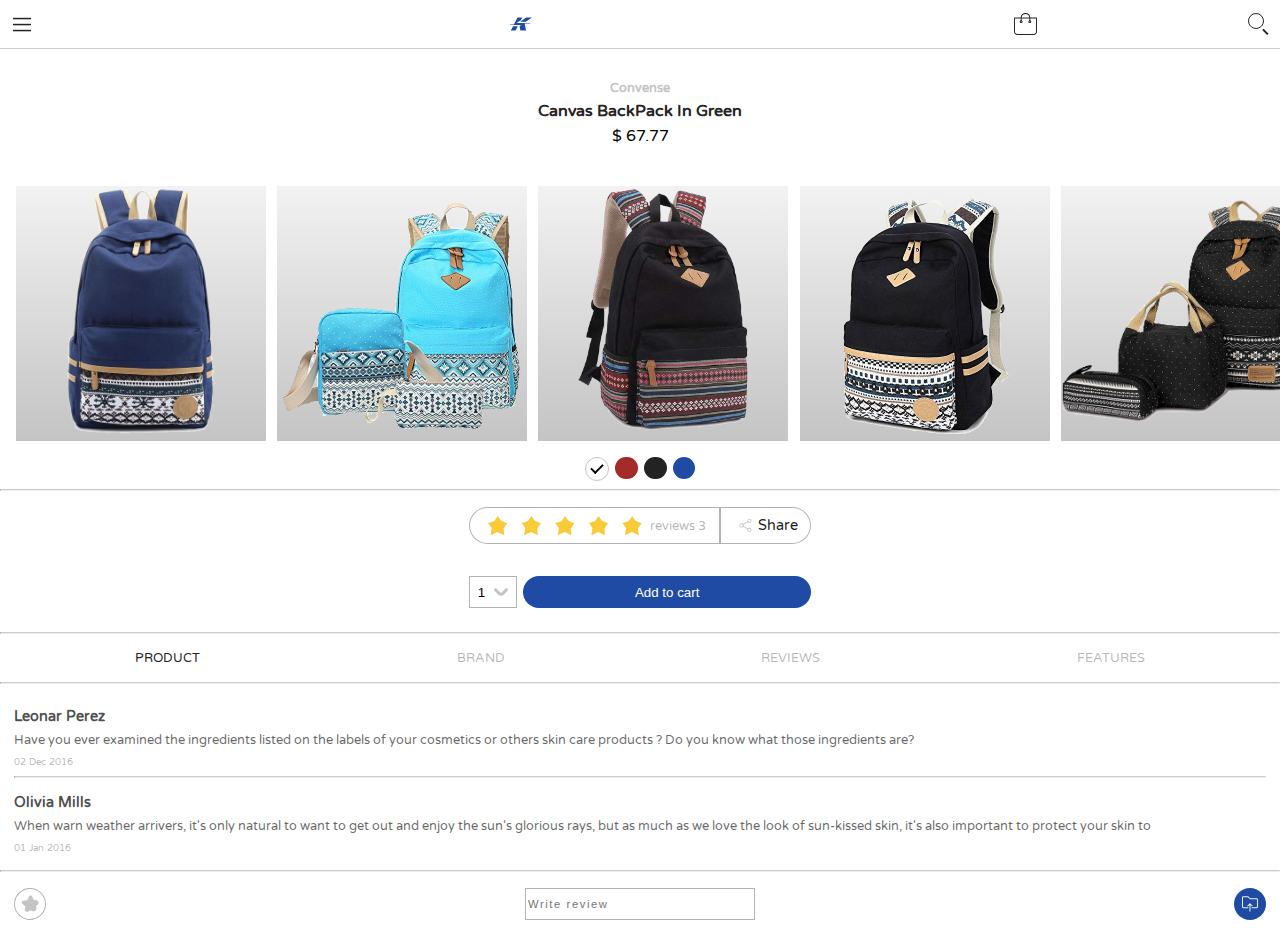
==== commit af21a959: "terminando product.html" ====
--- a/product.html
+++ b/product.html
@@ -182,7 +182,14 @@
                         
                     </div>
                 </div>
-                <hr class="hr">
+            <hr class="hr">
+             <div class="section insert-comments-footer">
+                 <div class="content-insert-comments">
+                    <img src="resource/icons/star-solid.svg" class="img icon-star" alt="">
+                    <input type="text" name="" class="input insert-comment" placeholder="Write review" id="">
+                    <input type="submit" value="" class="button button-insert-comment" >
+                 </div>                 
+             </div>                   
             </div>
         </div>   
     </div>
--- a/resource/styles/product.css
+++ b/resource/styles/product.css
@@ -124,8 +124,7 @@
     overflow: hidden;
 }
 .content-stars{
-    display: flex;
-    
+    display: flex;    
     gap: .2rem;
     align-items: center;
     border: .12rem solid rgba(0, 0, 0, .3);
@@ -133,6 +132,7 @@
     border-bottom-left-radius: 10rem;
     border-right: none;
     padding: .5rem .8rem;
+    width: 14rem;
 }
 .content-stars:not(.span-stars){
     direction: rtl;
@@ -210,7 +210,7 @@
 .button-addcart{
     color: white;    
     margin: initial;
-    width: 14rem;
+    width: 18rem;
 }
 .select-addcart{
     -o-appearance: none;
@@ -218,7 +218,8 @@
     -webkit-appearance: none;
     -moz-appearance: none;
     appearance: none;
-    
+    text-align-last: left;
+    padding-left: .5rem;
     display: block;    
     outline: none;
     min-width: 3rem;
@@ -226,9 +227,9 @@
     background-color: transparent;
     background-image: url(../icons/arrow-bottom.svg);
     background-repeat: no-repeat;
-    background-size: 1.2rem 1.2rem;    
-    background-position: center right;
-    background-position-x: 1rem;
+    background-size: .9rem .9rem;    
+    background-position-y: center;
+    background-position-x: 1.5rem;
 }
 .general-cart-nav{
     width: 100%;
@@ -237,6 +238,7 @@
     display: flex;
     gap: 1rem;
     margin: 1rem .9rem;
+    justify-content: space-around;
 }
 .link{
     text-decoration: none;
@@ -334,3 +336,46 @@
     font-size: .6rem;
     color: rgba(0, 0, 0, .3);
 }
+.insert-comments-footer{  
+    width: 100%;    
+}
+.insert-star{
+    width: 1.8rem;
+    height:1.8rem;        
+    border: .1rem solid blue;   
+    background-image: url(../icons/star-solid.svg);    
+    background-repeat: no-repeat;
+/* transform: rotate(125deg); */
+    background-position: center;
+   
+}
+.content-insert-comments{
+    display: flex;    
+    margin: 1rem .9rem;    
+    justify-content: space-between;
+    gap: .5rem;
+}
+.button-insert-comment{    
+        margin: 0;
+        background-image: url(../icons/subir.svg);
+        background-repeat: no-repeat;
+        background-position: center;
+        background-size: 1rem;
+        height: 2rem;
+        width: 2rem;
+}
+.icon-star{
+    height: 2rem;
+    width: 2rem;
+    padding: .4rem;
+    border: .1rem solid rgba(0, 0, 0, .3);
+    border-radius: 100%;
+    transform: rotate(52deg);
+}
+.insert-comment{
+    outline: none;
+    border: .123rem solid rgba(0, 0, 0, .3);
+    font-size: .7rem;
+    width: 14rem;
+    letter-spacing: .1rem;
+}
